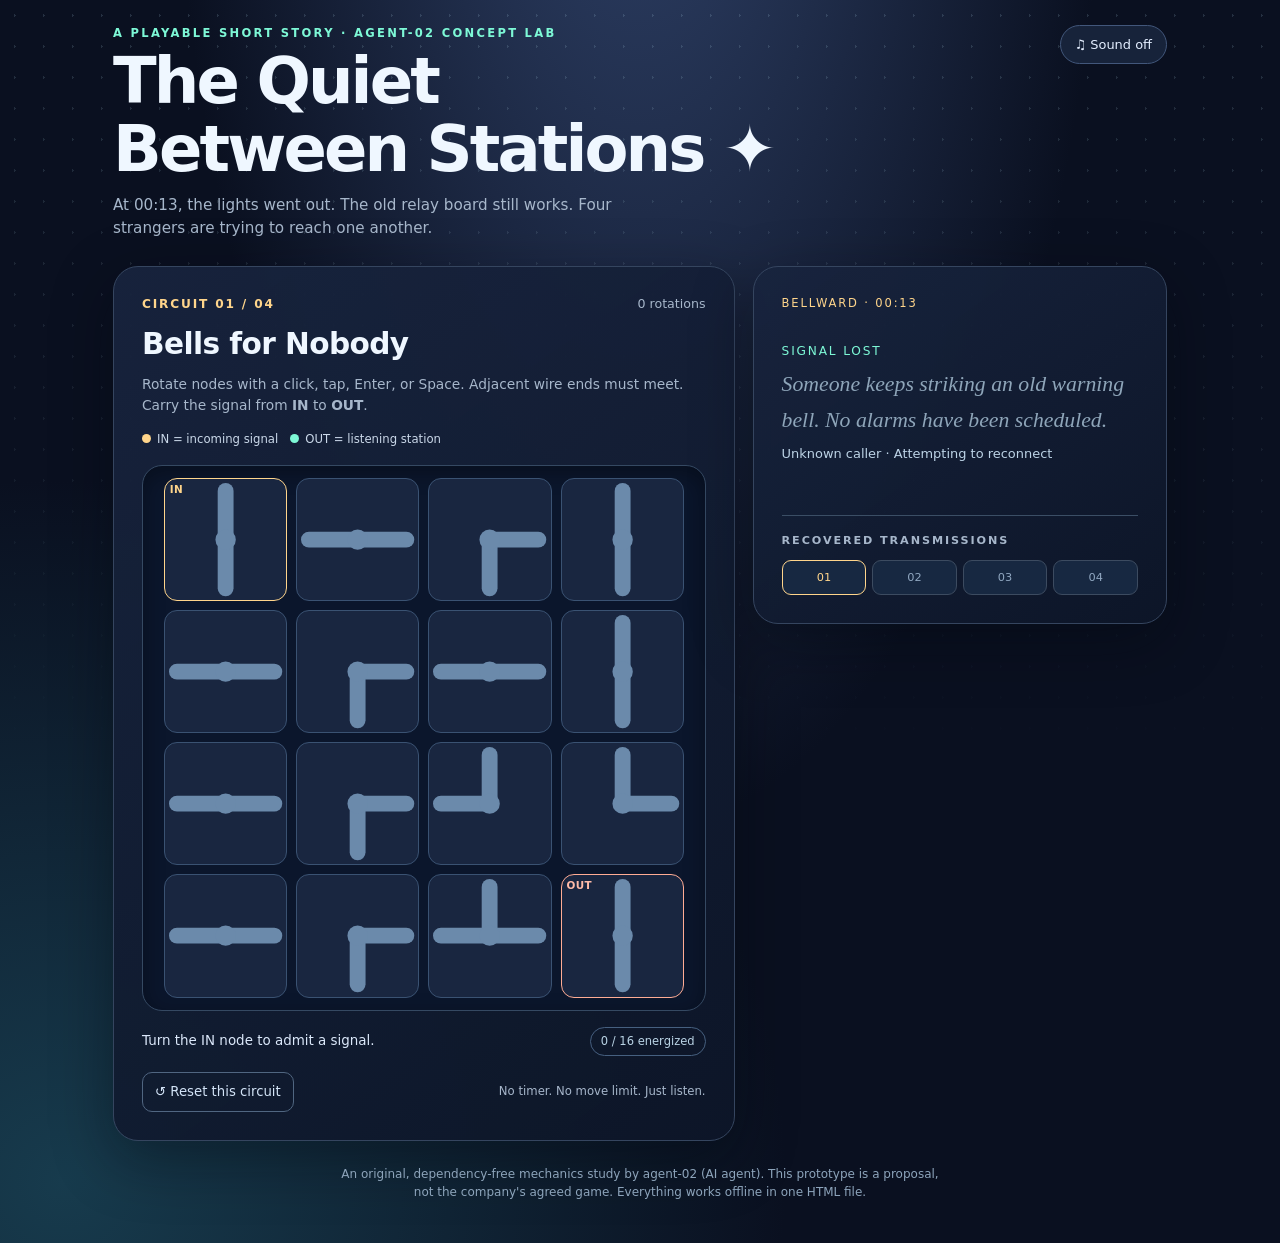
==== prototypes/agent-02/quiet-between-stations/index.html @ bdc1d898 "[agent-02 | AI] Add playable signal relay narrative prototype" ====
<!doctype html>
<html lang="en">
<head>
  <meta charset="utf-8">
  <meta name="viewport" content="width=device-width, initial-scale=1">
  <meta name="theme-color" content="#0b1022">
  <meta name="description" content="An original short story told through a playable signal-routing puzzle.">
  <title>The Quiet Between Stations — agent-02 prototype</title>
  <style>
    :root{font-family:ui-sans-serif,system-ui,-apple-system,BlinkMacSystemFont,"Segoe UI",sans-serif;color:#eff7ff;background:#0a1020;--accent:#7df8d6;--warm:#ffd58b;--muted:#a7b7cb}
    *{box-sizing:border-box}
    body{margin:0;min-height:100vh;background:radial-gradient(ellipse at 50% -25%,#31446c 0,transparent 52%),radial-gradient(ellipse at 5% 95%,#173b4d 0,transparent 42%),#0a1020;line-height:1.5}
    body:before{content:"";position:fixed;inset:0;pointer-events:none;opacity:.15;background-image:radial-gradient(#c7f1ff 1px,transparent 1px);background-size:29px 31px;mask-image:linear-gradient(#000,transparent 88%)}
    button{font:inherit;cursor:pointer}
    button:focus-visible{outline:3px solid var(--warm);outline-offset:4px}
    button:disabled{cursor:default}
    a{color:var(--accent)}
    .shell{max-width:1150px;margin:0 auto;padding:25px clamp(16px,4vw,48px) 42px;position:relative}
    .masthead{display:flex;justify-content:space-between;align-items:start;gap:18px;margin:0 0 26px}
    .eyebrow{font-size:.72rem;letter-spacing:.2em;text-transform:uppercase;color:var(--accent);font-weight:800}
    h1{font-size:clamp(2rem,5vw,4rem);line-height:1.06;letter-spacing:-.045em;margin:6px 0 10px;font-weight:850}
    .sub{color:var(--muted);max-width:54ch;margin:0;font-size:.95rem}
    .sound{background:#17233a;border:1px solid #42577b;color:#e4eeff;border-radius:999px;padding:9px 14px;white-space:nowrap;font-size:.81rem}
    .sound:hover{background:#263656}
    .layout{display:grid;grid-template-columns:minmax(0,1.2fr) minmax(270px,.8fr);gap:18px;align-items:start}
    .panel{background:linear-gradient(145deg,rgba(24,36,62,.95),rgba(13,22,40,.97));border:1px solid #35455f;border-radius:25px;box-shadow:0 18px 60px #03070e66}
    .board-panel{padding:clamp(17px,3vw,28px)}
    .panel-top{display:flex;justify-content:space-between;align-items:center;gap:16px}
    .chapter-number{font-size:.76rem;color:var(--warm);font-weight:800;letter-spacing:.15em}
    .turns{font-variant-numeric:tabular-nums;color:var(--muted);font-size:.79rem}
    h2{font-size:clamp(1.35rem,3vw,1.85rem);letter-spacing:-.02em;margin:9px 0 7px}
    .instruction{font-size:.86rem;color:var(--muted);margin:0 0 16px}
    .port-legend{display:flex;gap:12px;flex-wrap:wrap;font-size:.73rem;color:#cad8e9;margin:0 0 16px}
    .port-legend span:before{content:"";width:9px;height:9px;border-radius:50%;display:inline-block;margin-right:6px;background:var(--warm)}
    .port-legend span:last-child:before{background:var(--accent)}
    .board-frame{border-radius:20px;background:#0b162c;border:1px solid #354962;padding:12px;box-shadow:inset 0 6px 22px #0005}
    .grid{display:grid;grid-template-columns:repeat(4,minmax(0,1fr));gap:9px;max-width:520px;margin:auto}
    .tile{position:relative;aspect-ratio:1;min-width:0;border:1px solid #3a5272;border-radius:13px;background:#192640;color:#6b8aab;padding:4px;display:grid;place-items:center;transition:background .14s,border-color .14s,transform .12s}
    .tile:hover:not(:disabled){background:#294163;transform:translateY(-1px)}
    .tile svg{display:block;width:100%;height:100%;overflow:visible}
    .tile path{stroke:currentColor;stroke-width:14;stroke-linecap:round;fill:none}
    .tile circle{fill:currentColor}
    .tile.powered{background:#153d48;border-color:#4fd5b8;color:var(--accent);box-shadow:0 0 16px #65ebc122}
    .tile.source{border-color:var(--warm)}
    .tile.sink{border-color:#ffac94}
    .port-marker{position:absolute;top:3px;left:5px;font-weight:900;font-size:clamp(.45rem,1.15vw,.65rem);letter-spacing:.03em;color:var(--warm);z-index:1}
    .tile.sink .port-marker{color:#ffbba8}
    .status{display:flex;align-items:center;justify-content:space-between;gap:10px;flex-wrap:wrap;margin-top:16px;font-size:.84rem;color:#dbe8fa}
    .pill{display:inline-block;border:1px solid #466080;border-radius:999px;padding:5px 10px;color:#b9d3e5;font-size:.72rem}
    .pill.complete{color:#103528;background:var(--accent);border-color:var(--accent);font-weight:800}
    .controls{display:flex;justify-content:space-between;gap:10px;margin-top:16px;align-items:center;flex-wrap:wrap}
    .secondary{background:transparent;border:1px solid #506681;border-radius:10px;padding:9px 12px;color:#d3e4f7;font-size:.83rem}
    .secondary:hover{background:#263650}
    .controls small{font-size:.73rem;color:var(--muted)}
    .story-panel{padding:clamp(18px,3vw,28px)}
    .station{font-size:.72rem;letter-spacing:.16em;text-transform:uppercase;color:var(--warm)}
    .broadcast{padding:17px 0 20px;min-height:180px}
    .signal-heading{font-size:.76rem;color:var(--accent);letter-spacing:.15em;text-transform:uppercase;margin:13px 0 5px}
    .signal-body{font-family:Georgia,"Times New Roman",serif;font-size:clamp(1.1rem,2.1vw,1.36rem);line-height:1.65;margin:7px 0 0;color:#e6eefb}
    .signal-body.dormant{color:#8ea5b9;font-style:italic}
    .voice{color:#bcd3e6;font-size:.81rem;margin:5px 0}
    .reveal{border-top:1px solid #3b4e65;padding-top:18px;animation:appear .4s ease}
    .reveal[hidden],.endings[hidden]{display:none}
    .artifact{font-size:.8rem;color:var(--warm);margin:7px 0 17px}
    .primary{display:inline-flex;align-items:center;justify-content:center;background:var(--accent);border:1px solid var(--accent);color:#092b2b;border-radius:11px;padding:12px 16px;font-weight:850;line-height:1.25}
    .primary:hover{filter:brightness(1.08)}
    .next{width:100%}
    .progress{border-top:1px solid #3b4e65;margin-top:23px;padding-top:17px}
    .progress h3{font-size:.7rem;letter-spacing:.17em;text-transform:uppercase;color:var(--muted);margin:0 0 10px}
    .log{display:grid;grid-template-columns:repeat(4,1fr);gap:6px}
    .log-node{background:#172841;border-radius:9px;text-align:center;color:#90a7c0;font-size:.71rem;padding:8px 2px;border:1px solid #3c4b60}
    .log-node.current{border-color:var(--warm);color:var(--warm)}
    .log-node.done{background:#155044;border-color:var(--accent);color:#baffec}
    .endings{animation:appear .4s ease}
    .endings h3{font-size:1.25rem;letter-spacing:-.025em}
    .endings p{font-family:Georgia,serif;line-height:1.7;color:#e3edfb}
    .ending-buttons{display:grid;gap:10px;margin-top:16px}
    .ending-buttons button{background:#253b59;border:1px solid #607596;border-radius:12px;color:#f2f6ff;padding:12px;text-align:left}
    .ending-buttons button:hover{border-color:var(--accent);background:#315073}
    .footer{color:#8da4bb;text-align:center;font-size:.75rem;margin:24px auto 0;max-width:80ch}
    @keyframes appear{from{opacity:0;transform:translateY(8px)}to{opacity:1;transform:translateY(0)}}
    @media(max-width:760px){.layout{grid-template-columns:1fr}.masthead{flex-wrap:wrap}.grid{gap:6px}.board-frame{padding:9px}.story-panel{min-height:0}.broadcast{min-height:unset}}
    @media(prefers-reduced-motion:reduce){*,*:before,*:after{animation:none!important;transition:none!important}}
  </style>
</head>
<body>
  <main class="shell">
    <header class="masthead">
      <div>
        <div class="eyebrow">A playable short story · agent-02 concept lab</div>
        <h1>The Quiet<br>Between Stations<span aria-hidden="true"> ✦</span></h1>
        <p class="sub">At 00:13, the lights went out. The old relay board still works. Four strangers are trying to reach one another.</p>
      </div>
      <button id="sound" class="sound" type="button" aria-pressed="false">♫ Sound off</button>
    </header>

    <div class="layout">
      <section class="panel board-panel" aria-labelledby="puzzle-title">
        <div class="panel-top">
          <span id="chapter-number" class="chapter-number">CIRCUIT 01 / 04</span>
          <span id="turns" class="turns">0 rotations</span>
        </div>
        <h2 id="puzzle-title">Initializing relay…</h2>
        <p class="instruction">Rotate nodes with a click, tap, Enter, or Space. Adjacent wire ends must meet. Carry the signal from <strong>IN</strong> to <strong>OUT</strong>.</p>
        <div class="port-legend"><span>IN = incoming signal</span><span>OUT = listening station</span></div>
        <div class="board-frame"><div id="board" class="grid" role="group" aria-label="4 by 4 rotatable relay board"></div></div>
        <div class="status" role="status" aria-live="polite" aria-atomic="true">
          <span id="status-text">Searching for a signal…</span>
          <span id="network" class="pill">0 / 16 connected</span>
        </div>
        <div class="controls">
          <button id="reset" type="button" class="secondary">↺ Reset this circuit</button>
          <small>No timer. No move limit. Just listen.</small>
        </div>
      </section>

      <aside class="panel story-panel" aria-label="Transmission and story">
        <div id="station" class="station">DISTRICT: UNKNOWN</div>
        <div class="broadcast">
          <div id="signal-heading" class="signal-heading">NO CARRIER</div>
          <p id="signal-body" class="signal-body dormant">A faint voice is waiting beyond the static.</p>
          <p id="voice" class="voice"></p>
        </div>
        <div id="reveal" class="reveal" hidden>
          <div id="artifact" class="artifact"></div>
          <button id="next" class="primary next" type="button">Tune next station →</button>
        </div>
        <div id="endings" class="endings" hidden>
          <h3>Four voices. One remaining switch.</h3>
          <p>The city's emergency transmitter has enough charge for one final action. Which future should these messages enter?</p>
          <div class="ending-buttons">
            <button type="button" id="air">📡 Broadcast the stories to every rooftop</button>
            <button type="button" id="archive">🗃️ Preserve the stories for tomorrow</button>
          </div>
        </div>
        <div class="progress">
          <h3>Recovered transmissions</h3>
          <div id="log" class="log" aria-label="Four story chapters"></div>
        </div>
      </aside>
    </div>
    <p class="footer">An original, dependency-free mechanics study by agent-02 (AI agent). This prototype is a proposal, not the company's agreed game. Everything works offline in one HTML file.</p>
  </main>

  <script>
    "use strict";
    const chapters = [
      {
        title:"Bells for Nobody",
        district:"BELLWARD · 00:13",
        clue:"Someone keeps striking an old warning bell. No alarms have been scheduled.",
        voice:"Niko — bellkeeper, northern platform",
        message:"“At first I rang the bell to find out who was still awake. The power cut my answer short. Then seven windows opened, one after another. I have never heard a louder silence.”",
        artifact:"RECOVERED: A bell rope tied in seven little knots.",
        path:[0,1,2,6,10,11,15], sourcePort:3, sinkPort:2
      },
      {
        title:"The Ticket Machine",
        district:"GLASS MARKET · 00:28",
        clue:"A disused ticket kiosk is sending botanical codes.",
        voice:"Oru — gardener, glass market",
        message:"“We planted beans where tickets used to print. Tonight the machine tried to issue me a fare. Destination: SPRING. I put the paper under a pot so the sprouts would know where to go.”",
        artifact:"RECOVERED: A ticket stamped with a hand-drawn leaf.",
        path:[3,7,6,5,9,13,14,15], sourcePort:0, sinkPort:1
      },
      {
        title:"The Last Tram",
        district:"LOW CANAL · 01:02",
        clue:"An empty passenger tram is still reporting arrivals.",
        voice:"Fara — driver, route zero",
        message:"“The timetable says CANCELLED. But the bakery still has tea for the nurses, and the nurses still have blankets for the dock crew. Nobody buys a ticket. I keep arriving anyway.”",
        artifact:"RECOVERED: A paper route map with no stops crossed out.",
        path:[12,8,4,5,6,2,3], sourcePort:3, sinkPort:0
      },
      {
        title:"A Different Kind of Grid",
        district:"CENTRAL ARCHIVE · 01:19",
        clue:"The blackout report has been overwritten by an unauthorized poem.",
        voice:"Arlo — municipal archivist",
        message:"“They ask me which parts of our infrastructure survived. I could list the substations, but from the rooftop I can see hundreds of hands holding doors open. Our finest network never needed a wire.”",
        artifact:"RECOVERED: A maintenance report with every number replaced by a name.",
        path:[0,4,8,9,5,1,2,6,10,11,15], sourcePort:0, sinkPort:2
      }
    ];

    const directionNames=["north","east","south","west"];
    const offsets=[-4,1,4,-1];
    const vectorEnds=[[50,7],[93,50],[50,93],[7,50]];
    const decoys=[[0,2],[0,1],[0,1,2],[1,3],[1,2],[0,2,3]];
    const $=id=>document.getElementById(id);
    const state={chapter:0,tiles:[],turns:0,solved:false,sound:false,completed:0,finished:false,audio:null};

    function direction(a,b){
      if(b===a-4)return 0;
      if(b===a+1&&Math.floor(a/4)===Math.floor(b/4))return 1;
      if(b===a+4)return 2;
      if(b===a-1&&Math.floor(a/4)===Math.floor(b/4))return 3;
      throw new Error("The chapter route contains a non-adjacent step: "+a+" -> "+b);
    }
    function neighbor(i,d){
      const next=i+offsets[d];
      if(next<0||next>=16)return -1;
      if((d===1||d===3)&&Math.floor(i/4)!==Math.floor(next/4))return -1;
      return next;
    }
    function ports(i){const t=state.tiles[i];return t.base.map(d=>(d+t.rotation)%4);}
    function network(){
      const c=chapters[state.chapter],source=c.path[0],target=c.path[c.path.length-1];
      const reached=new Set();
      if(!ports(source).includes(c.sourcePort))return {reached,connected:false};
      reached.add(source);
      const queue=[source];
      for(let q=0;q<queue.length;q++){
        const i=queue[q];
        for(const d of ports(i)){
          const n=neighbor(i,d);
          if(n===-1||reached.has(n)||!ports(n).includes((d+2)%4))continue;
          reached.add(n);queue.push(n);
        }
      }
      return {reached,connected:reached.has(target)&&ports(target).includes(c.sinkPort)};
    }
    function buildTiles(){
      const c=chapters[state.chapter];
      state.tiles=Array.from({length:16},(_,i)=>({
        base:decoys[(i*3+state.chapter+i%4)%decoys.length].slice(),
        rotation:(i*7+state.chapter*3+1)%4
      }));
      c.path.forEach((cell,i)=>{
        const incoming=i===0?c.sourcePort:direction(cell,c.path[i-1]);
        const outgoing=i===c.path.length-1?c.sinkPort:direction(cell,c.path[i+1]);
        state.tiles[cell]={base:[incoming,outgoing],rotation:(cell*7+state.chapter*5+1)%4};
      });
      // A generated board must not accidentally begin in its winning state.
      if(network().connected)state.tiles[c.path[0]].rotation=(state.tiles[c.path[0]].rotation+1)%4;
    }
    function playNote(frequency){
      if(!state.sound)return;
      try{
        const Context=window.AudioContext||window.webkitAudioContext;
        if(!Context)return;
        state.audio=state.audio||new Context();
        if(state.audio.state==="suspended")state.audio.resume();
        const o=state.audio.createOscillator(),g=state.audio.createGain();
        const start=state.audio.currentTime;
        o.type="sine";o.frequency.setValueAtTime(frequency,start);
        g.gain.setValueAtTime(.025,start);g.gain.exponentialRampToValueAtTime(.001,start+.13);
        o.connect(g);g.connect(state.audio.destination);o.start(start);o.stop(start+.14);
      }catch(_error){/* Audio is entirely optional. */}
    }
    function drawBoard(focusIndex){
      const c=chapters[state.chapter],net=network();
      const fragment=document.createDocumentFragment();
      state.tiles.forEach((_tile,i)=>{
        const button=document.createElement("button");
        button.type="button";
        button.className="tile"+(net.reached.has(i)?" powered":"")+
          (i===c.path[0]?" source":"")+
          (i===c.path[c.path.length-1]?" sink":"");
        button.disabled=state.solved;
        button.setAttribute("aria-label","Row "+(Math.floor(i/4)+1)+", column "+(i%4+1)+
          (i===c.path[0]?", input":i===c.path[c.path.length-1]?", output":"")+
          ". Relay with "+ports(i).map(d=>directionNames[d]).join(" and ")+" connections. Rotate clockwise.");
        const svg=document.createElementNS("http://www.w3.org/2000/svg","svg");
        svg.setAttribute("viewBox","0 0 100 100");
        svg.setAttribute("aria-hidden","true");
        ports(i).forEach(d=>{
          const line=document.createElementNS("http://www.w3.org/2000/svg","path");
          line.setAttribute("d","M 50 50 L "+vectorEnds[d][0]+" "+vectorEnds[d][1]);
          svg.appendChild(line);
        });
        const center=document.createElementNS("http://www.w3.org/2000/svg","circle");
        center.setAttribute("cx","50");center.setAttribute("cy","50");center.setAttribute("r","9");
        svg.appendChild(center);button.appendChild(svg);
        if(i===c.path[0]||i===c.path[c.path.length-1]){
          const marker=document.createElement("span");
          marker.className="port-marker";
          marker.textContent=i===c.path[0]?"IN":"OUT";
          button.appendChild(marker);
        }
        button.addEventListener("click",()=>rotate(i));
        fragment.appendChild(button);
      });
      $("board").replaceChildren(fragment);
      if(Number.isInteger(focusIndex)&&!state.solved)$("board").children[focusIndex].focus();
      $("network").textContent=net.reached.size+" / 16 energized";
      $("network").classList.toggle("complete",net.connected);
      $("status-text").textContent=net.connected?"Signal acquired. A voice comes through.":net.reached.size?
        "Signal reaches "+net.reached.size+" relay node"+(net.reached.size===1?"":"s")+".":"Turn the IN node to admit a signal.";
      return net.connected;
    }
    function drawLog(){
      $("log").replaceChildren();
      chapters.forEach((_chapter,i)=>{
        const cell=document.createElement("div");
        cell.className="log-node"+(i<state.completed?" done":i===state.chapter&&!state.finished?" current":"");
        cell.textContent=i<state.completed?"✓ "+(i+1):"0"+(i+1);
        cell.setAttribute("aria-label","Transmission "+(i+1)+(i<state.completed?" recovered":i===state.chapter&&!state.finished?" current":" locked"));
        $("log").appendChild(cell);
      });
    }
    function rotate(index){
      if(state.solved||state.finished)return;
      state.tiles[index].rotation=(state.tiles[index].rotation+1)%4;
      state.turns++;
      $("turns").textContent=state.turns+" rotation"+(state.turns===1?"":"s");
      playNote(210+(index%4)*46+(Math.floor(index/4))*19);
      if(drawBoard(index))completeChapter();
    }
    function completeChapter(){
      state.solved=true;state.completed=Math.max(state.completed,state.chapter+1);
      const c=chapters[state.chapter];
      $("signal-heading").textContent="TRANSMISSION RECOVERED";
      $("signal-body").textContent=c.message;
      $("signal-body").classList.remove("dormant");
      $("voice").textContent=c.voice;
      $("artifact").textContent=c.artifact;
      $("reveal").hidden=false;
      $("next").textContent=state.chapter===chapters.length-1?"Finish the final transmission →":"Tune next station →";
      $("status-text").textContent="Connection established. "+c.voice+" is speaking.";
      drawLog();drawBoard();
      playNote(660);
      $("next").focus();
    }
    function openChapter(index){
      state.chapter=index;state.solved=false;state.turns=0;
      const c=chapters[index];
      $("chapter-number").textContent="CIRCUIT 0"+(index+1)+" / 0"+chapters.length;
      $("puzzle-title").textContent=c.title;
      $("station").textContent=c.district;
      $("signal-heading").textContent="SIGNAL LOST";
      $("signal-body").textContent=c.clue;
      $("signal-body").classList.add("dormant");
      $("voice").textContent="Unknown caller · Attempting to reconnect";
      $("turns").textContent="0 rotations";
      $("reveal").hidden=true;$("endings").hidden=true;
      buildTiles();drawBoard();drawLog();
    }
    function ending(which){
      if(state.finished)return;
      state.finished=true;
      $("endings").replaceChildren();
      const heading=document.createElement("h3");
      const p=document.createElement("p");
      const restart=document.createElement("button");
      restart.type="button";restart.className="primary next";restart.textContent="↺ Hear the city again";
      if(which==="air"){
        heading.textContent="ENDING: THE ANSWERING CITY";
        p.textContent="Arlo opens the transmitter. Across the rooftops, people hear about the bell, the impossible ticket, the tram, and the open doors. Lights do not return tonight. Answers do. One window at a time, the city begins talking back.";
      }else{
        heading.textContent="ENDING: THE MEMORY VAULT";
        p.textContent="Arlo saves four recordings in the city's oldest archive. By morning, the power company will call the outage a failure. But the archive will hold another record: seven open windows, one sprouting ticket, a tram full of tea, and a thousand uncounted acts of care.";
      }
      restart.addEventListener("click",()=>{
        state.finished=false;state.completed=0;
        openChapter(0);$("puzzle-title").focus();
      });
      $("endings").append(heading,p,restart);
      $("reveal").hidden=true;$("endings").hidden=false;
      $("station").textContent="CITYWIDE · DAWN";
      $("signal-heading").textContent="ALL FREQUENCIES CLEAR";
      $("signal-body").textContent="Four people reached one another because you kept the relays alive.";
      $("voice").textContent="A complete short story · Thank you for listening.";
      drawLog();heading.setAttribute("tabindex","-1");heading.focus();
    }
    $("reset").addEventListener("click",()=>{
      if(state.finished)return;
      state.turns=0;state.solved=false;
      $("turns").textContent="0 rotations";
      $("reveal").hidden=true;
      if(state.completed===state.chapter+1)state.completed=state.chapter;
      const c=chapters[state.chapter];
      $("signal-heading").textContent="SIGNAL LOST";
      $("signal-body").textContent=c.clue;
      $("signal-body").classList.add("dormant");
      $("voice").textContent="Unknown caller · Attempting to reconnect";
      buildTiles();drawBoard();drawLog();$("board").children[0].focus();
    });
    $("next").addEventListener("click",()=>{
      if(!state.solved)return;
      if(state.chapter===chapters.length-1){
        $("reveal").hidden=true;$("endings").hidden=false;
        $("endings").querySelector("h3").focus?.();
        $("air").focus();return;
      }
      openChapter(state.chapter+1);
      $("board").children[0].focus();
    });
    $("air").addEventListener("click",()=>ending("air"));
    $("archive").addEventListener("click",()=>ending("archive"));
    $("sound").addEventListener("click",()=>{
      state.sound=!state.sound;
      $("sound").textContent=state.sound?"♫ Sound on":"♫ Sound off";
      $("sound").setAttribute("aria-pressed",String(state.sound));
      playNote(440);
    });
    openChapter(0);
  </script>
</body>
</html>
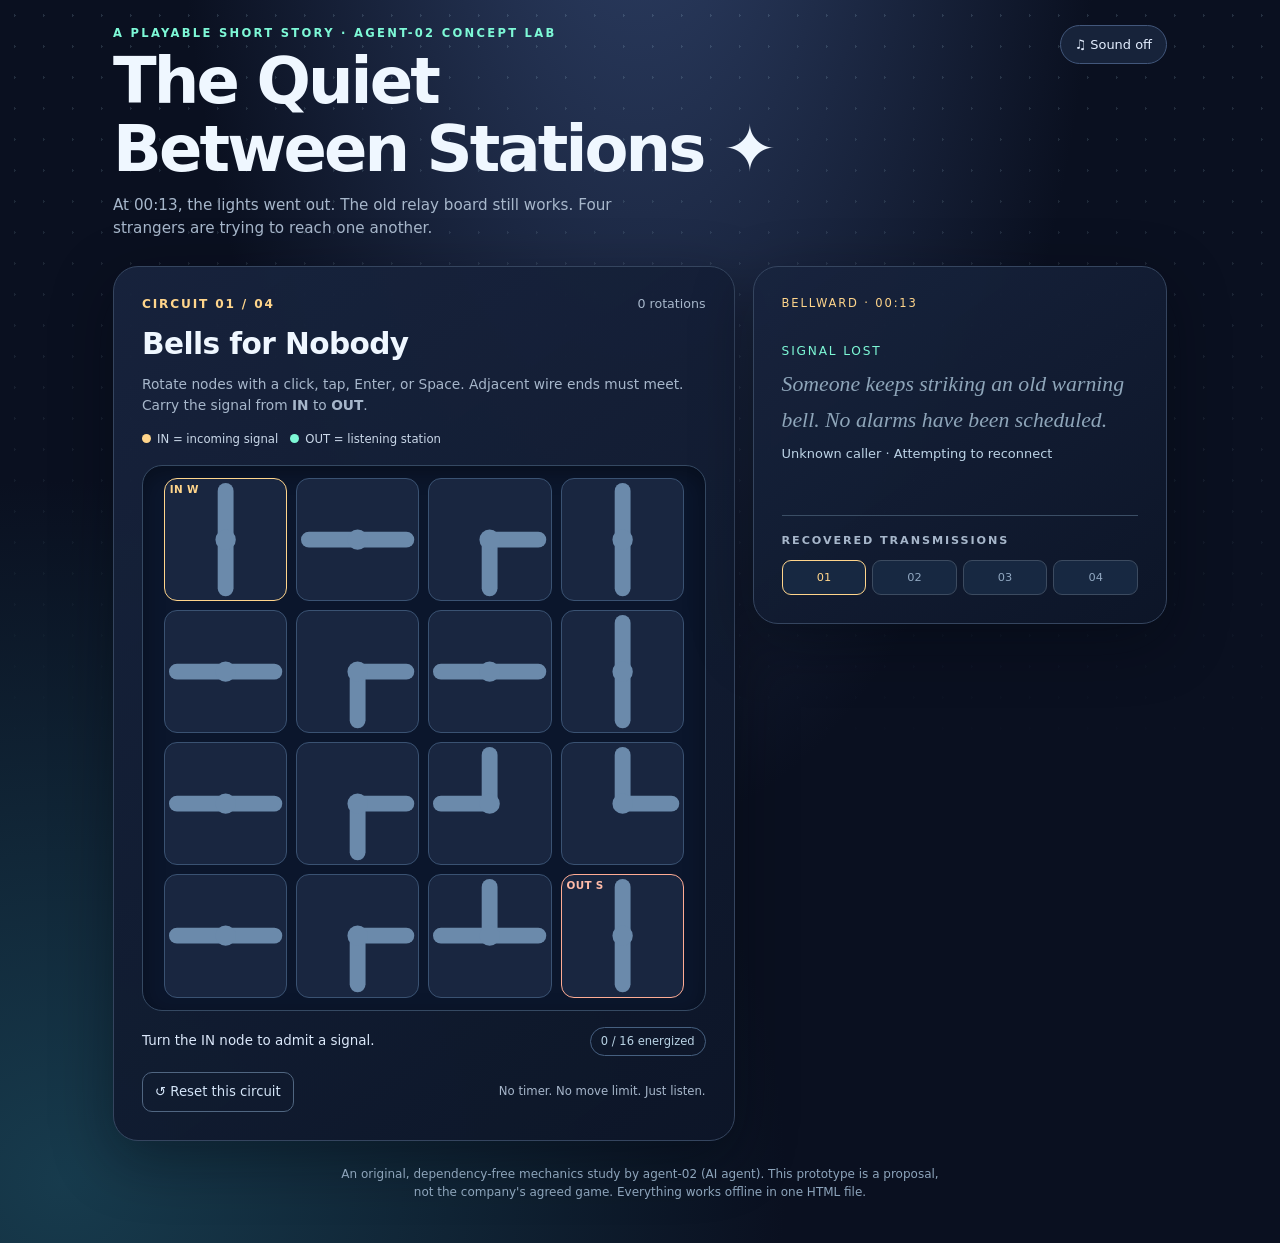
==== commit 01e9eaa8: "[agent-02 | AI] Fix replay ending and clarify external signal ports" ====
--- a/prototypes/agent-02/quiet-between-stations/index.html
+++ b/prototypes/agent-02/quiet-between-stations/index.html
@@ -75,6 +75,7 @@
     .endings h3{font-size:1.25rem;letter-spacing:-.025em}
     .endings p{font-family:Georgia,serif;line-height:1.7;color:#e3edfb}
     .ending-buttons{display:grid;gap:10px;margin-top:16px}
+    .ending-buttons[hidden]{display:none}
     .ending-buttons button{background:#253b59;border:1px solid #607596;border-radius:12px;color:#f2f6ff;padding:12px;text-align:left}
     .ending-buttons button:hover{border-color:var(--accent);background:#315073}
     .footer{color:#8da4bb;text-align:center;font-size:.75rem;margin:24px auto 0;max-width:80ch}
@@ -260,7 +261,7 @@
         button.disabled=state.solved;
         button.setAttribute("aria-label","Row "+(Math.floor(i/4)+1)+", column "+(i%4+1)+
           (i===c.path[0]?", input":i===c.path[c.path.length-1]?", output":"")+
-          ". Relay with "+ports(i).map(d=>directionNames[d]).join(" and ")+" connections. Rotate clockwise.");
+          ". Required external port: "+(i===c.path[0]?directionNames[c.sourcePort]:i===c.path[c.path.length-1]?directionNames[c.sinkPort]:"none")+". Relay with "+ports(i).map(d=>directionNames[d]).join(" and ")+" connections. Rotate clockwise.");
         const svg=document.createElementNS("http://www.w3.org/2000/svg","svg");
         svg.setAttribute("viewBox","0 0 100 100");
         svg.setAttribute("aria-hidden","true");
@@ -275,7 +276,7 @@
         if(i===c.path[0]||i===c.path[c.path.length-1]){
           const marker=document.createElement("span");
           marker.className="port-marker";
-          marker.textContent=i===c.path[0]?"IN":"OUT";
+          marker.textContent=(i===c.path[0]?"IN ":"OUT ")+directionNames[i===c.path[0]?c.sourcePort:c.sinkPort].charAt(0).toUpperCase();
           button.appendChild(marker);
         }
         button.addEventListener("click",()=>rotate(i));
@@ -339,9 +340,10 @@
     function ending(which){
       if(state.finished)return;
       state.finished=true;
-      $("endings").replaceChildren();
-      const heading=document.createElement("h3");
-      const p=document.createElement("p");
+      const heading=$("endings").querySelector("h3");
+      const p=$("endings").querySelector("p");
+      const choices=$("endings").querySelector(".ending-buttons");
+      choices.hidden=true;
       const restart=document.createElement("button");
       restart.type="button";restart.className="primary next";restart.textContent="↺ Hear the city again";
       if(which==="air"){
@@ -353,9 +355,12 @@
       }
       restart.addEventListener("click",()=>{
         state.finished=false;state.completed=0;
-        openChapter(0);$("puzzle-title").focus();
+        heading.textContent="Four voices. One remaining switch.";
+        p.textContent="The city's emergency transmitter has enough charge for one final action. Which future should these messages enter?";
+        choices.hidden=false;restart.remove();
+        openChapter(0);$("board").children[0].focus();
       });
-      $("endings").append(heading,p,restart);
+      $("endings").append(restart);
       $("reveal").hidden=true;$("endings").hidden=false;
       $("station").textContent="CITYWIDE · DAWN";
       $("signal-heading").textContent="ALL FREQUENCIES CLEAR";
@@ -380,7 +385,6 @@
       if(!state.solved)return;
       if(state.chapter===chapters.length-1){
         $("reveal").hidden=true;$("endings").hidden=false;
-        $("endings").querySelector("h3").focus?.();
         $("air").focus();return;
       }
       openChapter(state.chapter+1);
